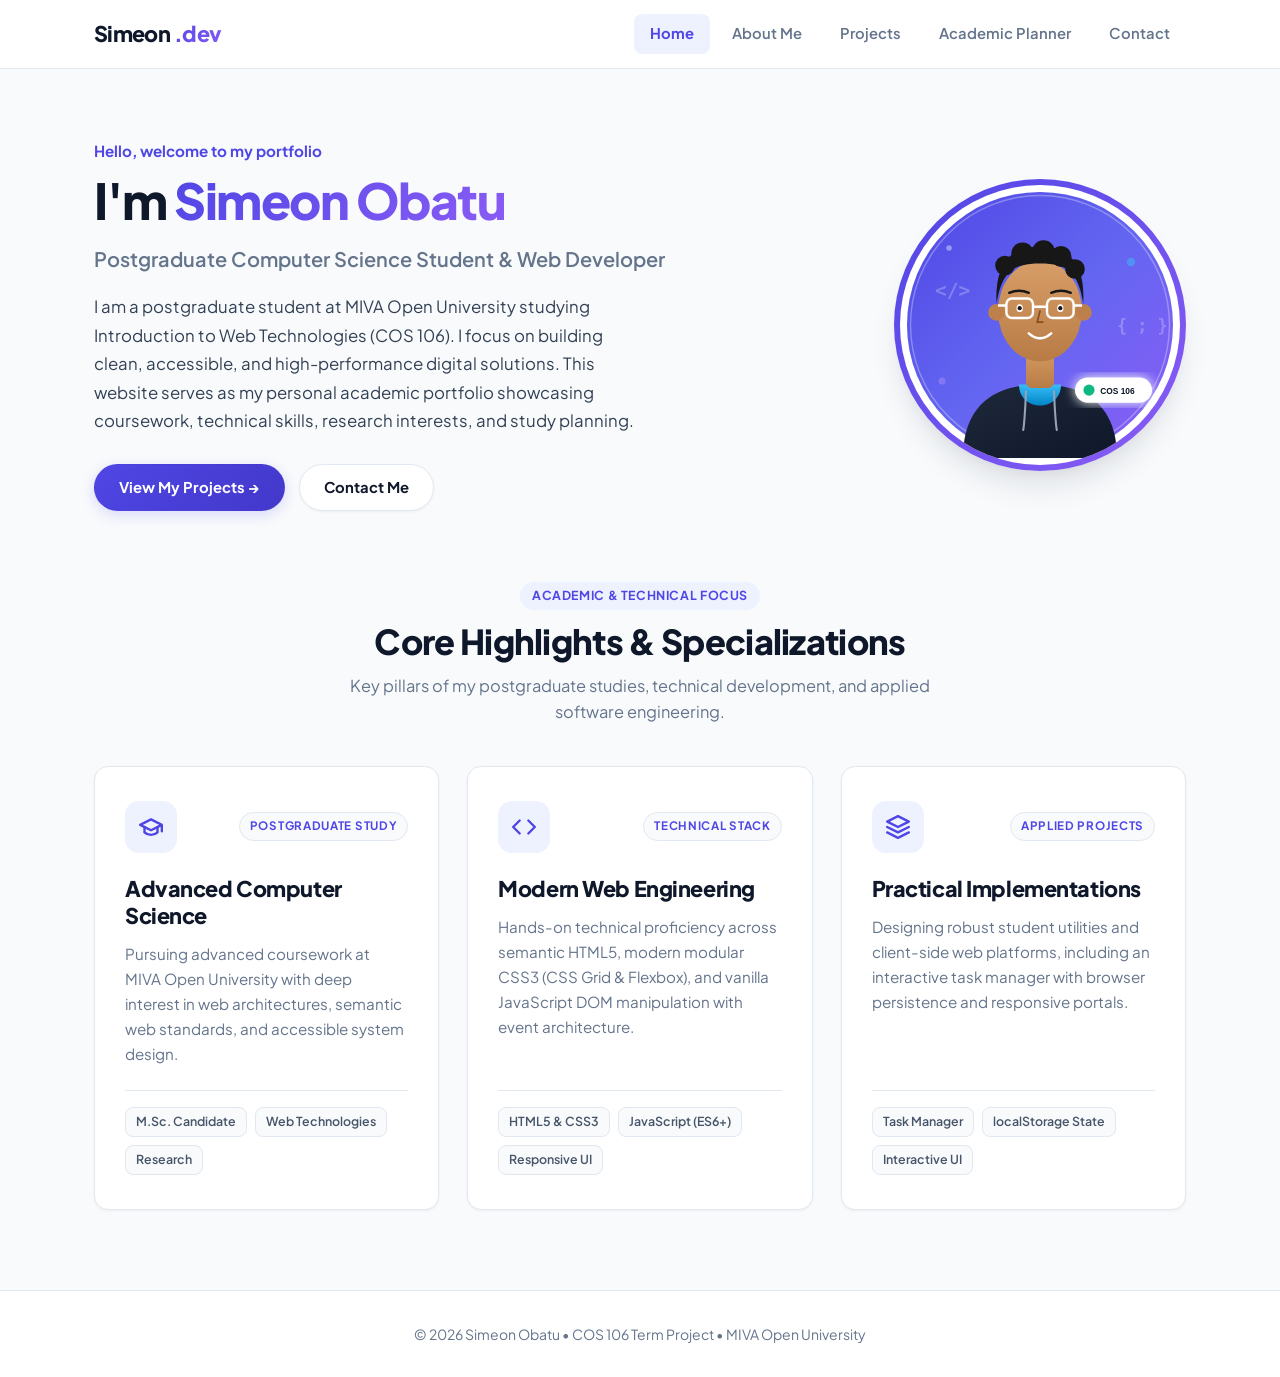
==== index.html @ 32d1e70b "Submit COS 106 term project portfolio" ====
<!DOCTYPE html>
<html lang="en">
<head>
  <meta charset="UTF-8">
  <meta name="viewport" content="width=device-width, initial-scale=1.0">
  <meta name="description" content="Personal academic portfolio of Simeon Obatu, a Postgraduate Computer Science student at MIVA Open University.">
  <title>Home | Simeon Obatu</title>
  <link rel="stylesheet" href="css/style.css">
</head>
<body>

  <header class="site-header">
    <nav class="navbar">
      <a href="index.html" class="logo">Simeon<span>.dev</span></a>
      <button class="menu-toggle" id="menuToggle" aria-label="Toggle menu">&#9776;</button>
      <ul class="nav-links" id="navLinks">
        <li><a href="index.html" class="active">Home</a></li>
        <li><a href="about.html">About Me</a></li>
        <li><a href="projects.html">Projects</a></li>
        <li><a href="planner.html">Academic Planner</a></li>
        <li><a href="contact.html">Contact</a></li>
      </ul>
    </nav>
  </header>

  <main>
    <section class="hero">
      <div class="hero-text fade-in">
        <p class="greeting">Hello, welcome to my portfolio</p>
        <h1>I'm <span class="highlight">Simeon Obatu</span></h1>
        <p class="tagline">Postgraduate Computer Science Student &amp; Web Developer</p>
        <p class="bio">
          I am a postgraduate student at MIVA Open University studying Introduction to Web Technologies (COS 106).
          I focus on building clean, accessible, and high-performance digital solutions. This website serves
          as my personal academic portfolio showcasing coursework, technical skills, research interests, and study planning.
        </p>
        <div class="hero-buttons">
          <a href="projects.html" class="btn btn-primary">View My Projects &rarr;</a>
          <a href="contact.html" class="btn btn-outline">Contact Me</a>
        </div>
      </div>
      <div class="hero-photo fade-in">
        <div class="avatar-wrapper">
          <img src="images/avatar.svg" alt="Photograph of Simeon Obatu" width="280" height="280">
        </div>
      </div>
    </section>

    <section class="highlights">
      <div class="highlights-header">
        <span class="highlights-badge">Academic &amp; Technical Focus</span>
        <h2>Core Highlights &amp; Specializations</h2>
        <p class="section-sub">Key pillars of my postgraduate studies, technical development, and applied software engineering.</p>
      </div>

      <div class="highlight-cards">
        <article class="highlight-card">
          <div class="highlight-top">
            <div class="highlight-icon-box">
              <svg viewBox="0 0 24 24" fill="none" stroke="currentColor" stroke-linecap="round" stroke-linejoin="round">
                <path d="M22 10v6M2 10l10-5 10 5-10 5z"/>
                <path d="M6 12v5c3 3 9 3 12 0v-5"/>
              </svg>
            </div>
            <span class="highlight-category">Postgraduate Study</span>
          </div>
          <h3>Advanced Computer Science</h3>
          <p>
            Pursuing advanced coursework at MIVA Open University with deep interest in web architectures,
            semantic web standards, and accessible system design.
          </p>
          <div class="highlight-tags">
            <span class="highlight-tag">M.Sc. Candidate</span>
            <span class="highlight-tag">Web Technologies</span>
            <span class="highlight-tag">Research</span>
          </div>
        </article>

        <article class="highlight-card">
          <div class="highlight-top">
            <div class="highlight-icon-box">
              <svg viewBox="0 0 24 24" fill="none" stroke="currentColor" stroke-linecap="round" stroke-linejoin="round">
                <polyline points="16 18 22 12 16 6"/>
                <polyline points="8 6 2 12 8 18"/>
              </svg>
            </div>
            <span class="highlight-category">Technical Stack</span>
          </div>
          <h3>Modern Web Engineering</h3>
          <p>
            Hands-on technical proficiency across semantic HTML5, modern modular CSS3 (CSS Grid &amp; Flexbox),
            and vanilla JavaScript DOM manipulation with event architecture.
          </p>
          <div class="highlight-tags">
            <span class="highlight-tag">HTML5 &amp; CSS3</span>
            <span class="highlight-tag">JavaScript (ES6+)</span>
            <span class="highlight-tag">Responsive UI</span>
          </div>
        </article>

        <article class="highlight-card">
          <div class="highlight-top">
            <div class="highlight-icon-box">
              <svg viewBox="0 0 24 24" fill="none" stroke="currentColor" stroke-linecap="round" stroke-linejoin="round">
                <polygon points="12 2 2 7 12 12 22 7 12 2"/>
                <polyline points="2 17 12 22 22 17"/>
                <polyline points="2 12 12 17 22 12"/>
              </svg>
            </div>
            <span class="highlight-category">Applied Projects</span>
          </div>
          <h3>Practical Implementations</h3>
          <p>
            Designing robust student utilities and client-side web platforms, including an interactive task manager
            with browser persistence and responsive portals.
          </p>
          <div class="highlight-tags">
            <span class="highlight-tag">Task Manager</span>
            <span class="highlight-tag">localStorage State</span>
            <span class="highlight-tag">Interactive UI</span>
          </div>
        </article>
      </div>
    </section>
  </main>

  <footer class="site-footer">
    <p>&copy; 2026 Simeon Obatu &bull; COS 106 Term Project &bull; MIVA Open University</p>
  </footer>

  <script src="js/script.js"></script>
</body>
</html>
---- css/style.css ----
@import url('https://fonts.googleapis.com/css2?family=Plus+Jakarta+Sans:wght@400;500;600;700;800&display=swap');

:root {
  --primary: #4f46e5;
  --primary-hover: #4338ca;
  --primary-light: #eef2ff;
  --primary-glow: rgba(79, 70, 229, 0.18);
  --accent: #8b5cf6;
  --accent-light: #f5f3ff;
  --dark: #0f172a;
  --dark-accent: #1e293b;
  --text: #334155;
  --text-muted: #64748b;
  --light: #f8fafc;
  --white: #ffffff;
  --border: #e2e8f0;
  --border-hover: #cbd5e1;
  --success: #10b981;
  --success-light: #ecfdf5;
  --danger: #ef4444;
  --danger-light: #fef2f2;
  --radius-sm: 8px;
  --radius: 14px;
  --radius-lg: 20px;
  --radius-full: 9999px;
  --shadow-sm: 0 1px 3px rgba(15, 23, 42, 0.05);
  --shadow: 0 4px 12px -2px rgba(15, 23, 42, 0.08), 0 2px 6px -2px rgba(15, 23, 42, 0.04);
  --shadow-md: 0 12px 24px -4px rgba(15, 23, 42, 0.08), 0 4px 8px -2px rgba(15, 23, 42, 0.03);
  --shadow-lg: 0 20px 32px -8px rgba(15, 23, 42, 0.12), 0 8px 16px -4px rgba(15, 23, 42, 0.04);
}

html, body {
  overflow-x: hidden;
  max-width: 100%;
}

* {
  margin: 0;
  padding: 0;
  box-sizing: border-box;
}

body {
  font-family: 'Plus Jakarta Sans', system-ui, -apple-system, BlinkMacSystemFont, 'Segoe UI', Roboto, Helvetica, Arial, sans-serif;
  color: var(--text);
  background-color: var(--light);
  line-height: 1.6;
  min-height: 100vh;
  display: flex;
  flex-direction: column;
  -webkit-font-smoothing: antialiased;
}

main {
  flex: 1;
}

img {
  max-width: 100%;
  display: block;
}

h1, h2, h3, h4 {
  color: var(--dark);
  font-weight: 700;
  line-height: 1.25;
  letter-spacing: -0.02em;
}

/* ==========================================================================
   Navigation Bar
   ========================================================================== */
.site-header {
  position: sticky;
  top: 0;
  z-index: 100;
  background: rgba(255, 255, 255, 0.92);
  backdrop-filter: blur(12px);
  -webkit-backdrop-filter: blur(12px);
  border-bottom: 1px solid var(--border);
  transition: all 0.3s ease;
}

.navbar {
  max-width: 1140px;
  margin: 0 auto;
  padding: 14px 24px;
  display: flex;
  align-items: center;
  justify-content: space-between;
  gap: 20px;
}

.logo {
  font-size: 1.35rem;
  font-weight: 800;
  color: var(--dark);
  text-decoration: none;
  letter-spacing: -0.03em;
  display: inline-flex;
  align-items: center;
  gap: 4px;
}

.logo span {
  color: var(--primary);
  background: linear-gradient(135deg, var(--primary), var(--accent));
  -webkit-background-clip: text;
  -webkit-text-fill-color: transparent;
}

.nav-links {
  list-style: none;
  display: flex;
  align-items: center;
  gap: 6px;
}

.nav-links a {
  display: inline-block;
  padding: 8px 16px;
  border-radius: var(--radius-sm);
  text-decoration: none;
  color: var(--text-muted);
  font-weight: 600;
  font-size: 0.925rem;
  transition: all 0.2s ease;
}

.nav-links a:hover {
  background: var(--primary-light);
  color: var(--primary);
}

.nav-links a.active {
  background: var(--primary-light);
  color: var(--primary);
  font-weight: 700;
}

.menu-toggle {
  display: none;
  font-size: 1.5rem;
  background: transparent;
  border: 1px solid var(--border);
  padding: 6px 10px;
  border-radius: var(--radius-sm);
  color: var(--dark);
  cursor: pointer;
  line-height: 1;
}

/* ==========================================================================
   Buttons
   ========================================================================== */
.btn {
  display: inline-flex;
  align-items: center;
  justify-content: center;
  gap: 8px;
  padding: 11px 24px;
  border-radius: var(--radius-full);
  font-weight: 700;
  font-size: 0.925rem;
  text-decoration: none;
  cursor: pointer;
  border: 1px solid transparent;
  transition: all 0.25s cubic-bezier(0.4, 0, 0.2, 1);
  font-family: inherit;
}

.btn-primary {
  background: linear-gradient(135deg, var(--primary) 0%, var(--primary-hover) 100%);
  color: var(--white);
  box-shadow: 0 4px 14px var(--primary-glow);
}

.btn-primary:hover {
  transform: translateY(-2px);
  box-shadow: 0 8px 22px rgba(79, 70, 229, 0.35);
  background: linear-gradient(135deg, #4338ca 0%, #3730a3 100%);
}

.btn-outline {
  background: var(--white);
  border-color: var(--border);
  color: var(--dark);
  box-shadow: var(--shadow-sm);
}

.btn-outline:hover {
  transform: translateY(-2px);
  border-color: var(--border-hover);
  background: var(--light);
  color: var(--primary);
}

.btn-small {
  padding: 7px 16px;
  font-size: 0.85rem;
  border-radius: var(--radius-sm);
}

/* ==========================================================================
   Page Header (Inner Pages)
   ========================================================================== */
.page-header {
  text-align: center;
  padding: 56px 20px 42px;
  background: linear-gradient(180deg, #ffffff 0%, var(--light) 100%);
  border-bottom: 1px solid var(--border);
  position: relative;
}

.page-badge {
  display: inline-flex;
  align-items: center;
  gap: 8px;
  padding: 5px 14px;
  background: var(--primary-light);
  color: var(--primary);
  font-size: 0.775rem;
  font-weight: 700;
  border-radius: var(--radius-full);
  margin-bottom: 12px;
  letter-spacing: 0.05em;
  text-transform: uppercase;
}

.page-badge svg {
  width: 14px;
  height: 14px;
}

.page-header h1 {
  font-size: 2.35rem;
  font-weight: 800;
  color: var(--dark);
  margin-bottom: 10px;
}

.page-header p {
  max-width: 620px;
  margin: 0 auto;
  color: var(--text-muted);
  font-size: 1.05rem;
}

/* ==========================================================================
   Homepage Hero Section
   ========================================================================== */
.hero {
  max-width: 1140px;
  margin: 0 auto;
  padding: 70px 24px;
  display: flex;
  align-items: center;
  justify-content: space-between;
  gap: 48px;
}

.hero-text {
  flex: 1 1 540px;
}

.status-badge {
  display: inline-flex;
  align-items: center;
  gap: 8px;
  padding: 6px 14px;
  background: var(--white);
  border: 1px solid var(--border);
  border-radius: var(--radius-full);
  font-size: 0.85rem;
  font-weight: 600;
  color: var(--dark);
  box-shadow: var(--shadow-sm);
  margin-bottom: 18px;
}

.pulse-dot {
  width: 8px;
  height: 8px;
  border-radius: 50%;
  background: var(--success);
  display: inline-block;
  box-shadow: 0 0 0 0 rgba(16, 185, 129, 0.7);
  animation: pulse 2s infinite;
}

@keyframes pulse {
  0% {
    box-shadow: 0 0 0 0 rgba(16, 185, 129, 0.7);
  }
  70% {
    box-shadow: 0 0 0 8px rgba(16, 185, 129, 0);
  }
  100% {
    box-shadow: 0 0 0 0 rgba(16, 185, 129, 0);
  }
}

.greeting {
  color: var(--primary);
  font-weight: 700;
  font-size: 0.95rem;
  margin-bottom: 6px;
}

.hero h1 {
  font-size: 3.1rem;
  font-weight: 800;
  letter-spacing: -0.03em;
  margin: 6px 0 12px;
  color: var(--dark);
}

.highlight {
  background: linear-gradient(135deg, var(--primary) 0%, var(--accent) 100%);
  -webkit-background-clip: text;
  -webkit-text-fill-color: transparent;
}

.tagline {
  font-size: 1.25rem;
  font-weight: 600;
  color: var(--text-muted);
  margin-bottom: 18px;
}

.bio {
  color: var(--text);
  font-size: 1.05rem;
  line-height: 1.7;
  max-width: 540px;
  margin-bottom: 28px;
}

.hero-buttons {
  display: flex;
  gap: 14px;
  flex-wrap: wrap;
}

.hero-photo {
  position: relative;
  display: flex;
  align-items: center;
  justify-content: center;
}

.avatar-wrapper {
  position: relative;
  display: inline-block;
  border-radius: 50%;
  padding: 6px;
  background: linear-gradient(135deg, var(--primary), var(--accent));
  box-shadow: var(--shadow-lg);
  animation: float 5s ease-in-out infinite;
}

.avatar-wrapper img {
  width: 280px;
  height: 280px;
  border-radius: 50%;
  display: block;
  background: var(--white);
}

@keyframes float {
  0%, 100% { transform: translateY(0); }
  50% { transform: translateY(-8px); }
}

/* ==========================================================================
   Quick Highlights Section (Enhanced Layout & Animations)
   ========================================================================== */
.highlights {
  max-width: 1140px;
  margin: 0 auto 80px;
  padding: 0 24px;
}

.highlights-header {
  text-align: center;
  margin-bottom: 40px;
}

.highlights-badge {
  display: inline-block;
  padding: 4px 12px;
  background: var(--primary-light);
  color: var(--primary);
  font-size: 0.775rem;
  font-weight: 700;
  border-radius: var(--radius-full);
  margin-bottom: 10px;
  letter-spacing: 0.05em;
  text-transform: uppercase;
}

.highlights h2 {
  font-size: 2.15rem;
  font-weight: 800;
  color: var(--dark);
  margin-bottom: 10px;
  letter-spacing: -0.02em;
}

.highlights p.section-sub {
  color: var(--text-muted);
  font-size: 1.025rem;
  max-width: 600px;
  margin: 0 auto;
}

.highlight-cards {
  display: grid;
  grid-template-columns: repeat(3, 1fr);
  gap: 28px;
}

.highlight-card {
  position: relative;
  background: var(--white);
  border: 1px solid var(--border);
  border-radius: var(--radius);
  padding: 34px 30px;
  box-shadow: var(--shadow-sm);
  display: flex;
  flex-direction: column;
  overflow: hidden;
  transition: transform 0.35s cubic-bezier(0.16, 1, 0.3, 1),
              box-shadow 0.35s cubic-bezier(0.16, 1, 0.3, 1),
              border-color 0.35s ease;
}

/* Top Accent Line on Cards */
.highlight-card::before {
  content: '';
  position: absolute;
  top: 0;
  left: 0;
  right: 0;
  height: 3px;
  background: linear-gradient(90deg, var(--primary), var(--accent));
  opacity: 0;
  transform: scaleX(0.2);
  transform-origin: left;
  transition: transform 0.35s cubic-bezier(0.16, 1, 0.3, 1), opacity 0.35s ease;
}

.highlight-card:hover::before {
  opacity: 1;
  transform: scaleX(1);
}

.highlight-card:hover {
  transform: translateY(-8px);
  box-shadow: 0 20px 35px -10px rgba(79, 70, 229, 0.14), 0 2px 6px rgba(15, 23, 42, 0.04);
  border-color: #cbd5e1;
}

/* Entrance & Hover Animations */
.highlight-card {
  animation: highlightFadeIn 0.4s cubic-bezier(0.16, 1, 0.3, 1) both;
}
.highlight-card:nth-child(1) {
  animation-delay: 0.05s;
}
.highlight-card:nth-child(2) {
  animation-delay: 0.12s;
}
.highlight-card:nth-child(3) {
  animation-delay: 0.18s;
}

@keyframes highlightFadeIn {
  from {
    opacity: 0;
    transform: translateY(14px);
  }
  to {
    opacity: 1;
    transform: translateY(0);
  }
}

.highlight-top {
  display: flex;
  align-items: center;
  justify-content: space-between;
  margin-bottom: 22px;
}

.highlight-icon-box {
  width: 52px;
  height: 52px;
  border-radius: 14px;
  background: var(--primary-light);
  color: var(--primary);
  display: flex;
  align-items: center;
  justify-content: center;
  transition: transform 0.3s cubic-bezier(0.16, 1, 0.3, 1), background 0.3s ease, color 0.3s ease;
}

.highlight-icon-box svg {
  width: 26px;
  height: 26px;
  stroke-width: 2.2;
}

.highlight-card:hover .highlight-icon-box {
  transform: scale(1.1) rotate(4deg);
  background: var(--primary);
  color: var(--white);
}

.highlight-category {
  font-size: 0.725rem;
  font-weight: 700;
  letter-spacing: 0.06em;
  text-transform: uppercase;
  color: var(--primary);
  background: var(--light);
  border: 1px solid var(--border);
  padding: 4px 10px;
  border-radius: var(--radius-full);
}

.highlight-card h3 {
  font-size: 1.35rem;
  font-weight: 800;
  color: var(--dark);
  margin-bottom: 12px;
}

.highlight-card p {
  color: var(--text-muted);
  font-size: 0.95rem;
  line-height: 1.65;
  margin-bottom: 24px;
  flex-grow: 1;
}

.highlight-tags {
  display: flex;
  flex-wrap: wrap;
  gap: 8px;
  padding-top: 16px;
  border-top: 1px solid var(--border);
}

.highlight-tag {
  font-size: 0.775rem;
  font-weight: 600;
  color: #475569;
  background: var(--light);
  border: 1px solid var(--border);
  padding: 4px 10px;
  border-radius: var(--radius-sm);
  transition: all 0.2s ease;
}

.highlight-card:hover .highlight-tag {
  border-color: #cbd5e1;
  background: #f1f5f9;
}

/* ==========================================================================
   About Me Page
   ========================================================================== */
.about-container {
  max-width: 1140px;
  margin: 0 auto;
  padding: 48px 24px 80px;
  display: flex;
  flex-direction: column;
  gap: 36px;
}

.about-grid {
  display: grid;
  grid-template-columns: 1fr 1fr;
  gap: 28px;
}

.about-block {
  background: var(--white);
  border: 1px solid var(--border);
  border-radius: var(--radius);
  padding: 34px 32px;
  box-shadow: var(--shadow-sm);
}

.about-block-header {
  display: flex;
  align-items: center;
  gap: 12px;
  margin-bottom: 16px;
}

.about-block-icon {
  width: 40px;
  height: 40px;
  border-radius: 10px;
  background: var(--primary-light);
  color: var(--primary);
  display: flex;
  align-items: center;
  justify-content: center;
  flex-shrink: 0;
}

.about-block-icon svg {
  width: 22px;
  height: 22px;
}

.about-block h2 {
  font-size: 1.35rem;
  color: var(--dark);
}

.about-block p {
  color: var(--text);
  margin-bottom: 16px;
  font-size: 0.975rem;
  line-height: 1.65;
}

.styled-list {
  list-style: none;
  display: flex;
  flex-direction: column;
  gap: 14px;
}

.styled-list li {
  position: relative;
  padding-left: 28px;
  color: var(--text);
  font-size: 0.95rem;
  line-height: 1.55;
}

.styled-list li::before {
  content: '';
  position: absolute;
  left: 0;
  top: 5px;
  width: 16px;
  height: 16px;
  border-radius: 50%;
  background: var(--primary-light) url("data:image/svg+xml,%3Csvg xmlns='http://www.w3.org/2000/svg' viewBox='0 0 24 24' width='12' height='12' fill='none' stroke='%234f46e5' stroke-width='3' stroke-linecap='round' stroke-linejoin='round'%3E%3Cpolyline points='20 6 9 17 4 12'%3E%3C/polyline%3E%3C/svg%3E") no-repeat center;
}

.table-wrapper {
  border: 1px solid var(--border);
  border-radius: var(--radius-sm);
  overflow-x: auto;
  -webkit-overflow-scrolling: touch;
  margin-top: 16px;
  width: 100%;
}

.data-table {
  width: 100%;
  border-collapse: collapse;
  background: var(--white);
  font-size: 0.925rem;
}

.data-table caption {
  font-weight: 700;
  padding: 10px 14px;
  color: var(--text-muted);
  text-align: left;
  font-size: 0.85rem;
  background: var(--light);
  border-bottom: 1px solid var(--border);
}

.data-table th, .data-table td {
  padding: 12px 16px;
  text-align: left;
  border-bottom: 1px solid var(--border);
}

.data-table th {
  background: #f1f5f9;
  color: var(--dark);
  font-weight: 700;
  font-size: 0.8rem;
  text-transform: uppercase;
  letter-spacing: 0.05em;
}

.data-table tbody tr:last-child td {
  border-bottom: none;
}

.data-table tbody tr:hover {
  background: #f8fafc;
}

.badge-status {
  display: inline-block;
  background: var(--success-light);
  color: #047857;
  font-size: 0.75rem;
  font-weight: 700;
  padding: 2px 8px;
  border-radius: var(--radius-full);
}

.skills-wrapper {
  display: flex;
  flex-wrap: wrap;
  gap: 10px;
  margin-top: 12px;
}

.skill-chip {
  display: inline-flex;
  align-items: center;
  gap: 8px;
  background: var(--light);
  border: 1px solid var(--border);
  padding: 8px 14px;
  border-radius: var(--radius-sm);
  font-size: 0.875rem;
  font-weight: 600;
  color: var(--dark);
  transition: all 0.2s ease;
}

.skill-chip:hover {
  background: var(--primary-light);
  color: var(--primary);
  border-color: #c7d2fe;
}

.skill-chip .dot {
  width: 6px;
  height: 6px;
  border-radius: 50%;
  background: var(--primary);
}

.media-section {
  background: var(--white);
  border: 1px solid var(--border);
  border-radius: var(--radius);
  padding: 36px 32px;
  text-align: center;
  box-shadow: var(--shadow-sm);
}

.media-header {
  display: flex;
  align-items: center;
  justify-content: center;
  gap: 10px;
  margin-bottom: 8px;
}

.media-header svg {
  color: var(--primary);
  width: 24px;
  height: 24px;
}

.media-section h2 {
  font-size: 1.35rem;
  color: var(--dark);
}

.media-section p {
  color: var(--text-muted);
  font-size: 0.95rem;
  margin-bottom: 20px;
}

.video-frame {
  max-width: 720px;
  margin: 0 auto;
  border-radius: var(--radius);
  overflow: hidden;
  box-shadow: var(--shadow-md);
  border: 1px solid var(--border);
  background: #000000;
}

.video-frame video {
  width: 100%;
  display: block;
}

/* ==========================================================================
   Projects Page
   ========================================================================== */
.projects-container {
  max-width: 1140px;
  margin: 0 auto;
  padding: 48px 24px 80px;
}

.projects-grid {
  display: grid;
  grid-template-columns: repeat(auto-fit, minmax(280px, 1fr));
  gap: 32px;
}

.project-card {
  background: var(--white);
  border: 1px solid var(--border);
  border-radius: var(--radius);
  overflow: hidden;
  box-shadow: var(--shadow-sm);
  display: flex;
  flex-direction: column;
  transition: all 0.3s cubic-bezier(0.4, 0, 0.2, 1);
}

.project-card:hover {
  transform: translateY(-6px);
  box-shadow: var(--shadow-lg);
  border-color: var(--border-hover);
}

.project-img-wrapper {
  overflow: hidden;
  border-bottom: 1px solid var(--border);
  background: #f1f5f9;
}

.project-card img {
  width: 100%;
  height: 220px;
  object-fit: cover;
  transition: transform 0.35s ease;
}

.project-card:hover img {
  transform: scale(1.02);
}

.project-body {
  padding: 24px;
  display: flex;
  flex-direction: column;
  gap: 14px;
  flex-grow: 1;
}

.project-body h3 {
  font-size: 1.3rem;
  color: var(--dark);
}

.project-body p {
  color: var(--text-muted);
  font-size: 0.95rem;
  line-height: 1.6;
  flex-grow: 1;
}

.project-tags {
  list-style: none;
  display: flex;
  gap: 8px;
  flex-wrap: wrap;
}

.project-tags li {
  background: var(--light);
  border: 1px solid var(--border);
  color: var(--dark-accent);
  font-size: 0.775rem;
  font-weight: 600;
  padding: 4px 10px;
  border-radius: var(--radius-full);
}

.project-body .btn {
  align-self: flex-start;
  margin-top: 6px;
}

/* ==========================================================================
   Academic Planner Page
   ========================================================================== */
.planner-wrapper {
  max-width: 760px;
  margin: 48px auto 80px;
  padding: 0 24px;
}

.planner-card {
  background: var(--white);
  border: 1px solid var(--border);
  border-radius: var(--radius);
  padding: 36px 32px;
  box-shadow: var(--shadow-sm);
}

.planner-card-header {
  display: flex;
  align-items: center;
  justify-content: space-between;
  margin-bottom: 24px;
  padding-bottom: 18px;
  border-bottom: 1px solid var(--border);
}

.planner-card-header h2 {
  font-size: 1.35rem;
  color: var(--dark);
}

.badge-count {
  background: var(--primary-light);
  color: var(--primary);
  font-size: 0.825rem;
  font-weight: 700;
  padding: 4px 12px;
  border-radius: var(--radius-full);
}

.planner-form {
  display: flex;
  gap: 12px;
  margin-bottom: 8px;
}

.planner-form input {
  flex: 1;
  padding: 12px 18px;
  border: 1px solid var(--border);
  border-radius: var(--radius-sm);
  font-size: 0.95rem;
  font-family: inherit;
  outline: none;
  background: var(--light);
  color: var(--dark);
  transition: all 0.2s ease;
}

.planner-form input:focus {
  background: var(--white);
  border-color: var(--primary);
  box-shadow: 0 0 0 3px var(--primary-glow);
}

.error-msg {
  color: var(--danger);
  font-size: 0.85rem;
  font-weight: 600;
  min-height: 1.2em;
  margin-bottom: 14px;
}

.planner-actions {
  display: flex;
  align-items: center;
  justify-content: space-between;
  margin-bottom: 16px;
  padding-top: 8px;
}

.task-list {
  list-style: none;
  display: flex;
  flex-direction: column;
  gap: 10px;
}

.task-list li {
  display: flex;
  align-items: center;
  gap: 14px;
  background: var(--light);
  border: 1px solid var(--border);
  border-radius: var(--radius-sm);
  padding: 14px 18px;
  transition: all 0.2s ease;
  animation: slideIn 0.3s ease;
}

.task-list li:hover {
  background: var(--white);
  border-color: var(--border-hover);
  box-shadow: var(--shadow-sm);
}

@keyframes slideIn {
  from { opacity: 0; transform: translateY(-8px); }
  to { opacity: 1; transform: translateY(0); }
}

.task-list input[type="checkbox"] {
  width: 18px;
  height: 18px;
  accent-color: var(--primary);
  cursor: pointer;
}

.task-text {
  flex-grow: 1;
  min-width: 0;
  font-size: 0.95rem;
  color: var(--dark);
  font-weight: 500;
  word-break: break-word;
  overflow-wrap: break-word;
}

.task-list li.completed {
  background: #f8fafc;
  border-color: #f1f5f9;
}

.task-list li.completed .task-text {
  text-decoration: line-through;
  color: var(--text-muted);
}

.delete-btn {
  background: transparent;
  color: var(--text-muted);
  border: 1px solid transparent;
  border-radius: var(--radius-sm);
  padding: 6px 12px;
  font-weight: 600;
  font-size: 0.8rem;
  cursor: pointer;
  transition: all 0.2s ease;
  font-family: inherit;
  white-space: nowrap;
  flex-shrink: 0;
}

.delete-btn:hover {
  background: var(--danger-light);
  color: var(--danger);
  border-color: #fecaca;
}

.empty-msg {
  text-align: center;
  color: var(--text-muted);
  padding: 32px 0 16px;
  font-size: 0.95rem;
}

/* ==========================================================================
   Contact Page
   ========================================================================== */
.contact-container {
  max-width: 1140px;
  margin: 0 auto;
  padding: 48px 24px 80px;
}

.contact-grid {
  display: grid;
  grid-template-columns: 1.35fr 1fr;
  gap: 32px;
}

.contact-form {
  background: var(--white);
  border: 1px solid var(--border);
  border-radius: var(--radius);
  padding: 36px 32px;
  box-shadow: var(--shadow-sm);
  display: flex;
  flex-direction: column;
  gap: 16px;
}

.contact-form h2 {
  font-size: 1.35rem;
  color: var(--dark);
  margin-bottom: 6px;
}

.form-group {
  display: flex;
  flex-direction: column;
}

.form-group label {
  font-weight: 700;
  font-size: 0.875rem;
  color: var(--dark);
  margin-bottom: 6px;
}

.form-group input,
.form-group textarea {
  padding: 12px 16px;
  border: 1px solid var(--border);
  border-radius: var(--radius-sm);
  font-size: 0.95rem;
  font-family: inherit;
  outline: none;
  background: var(--light);
  color: var(--dark);
  transition: all 0.2s ease;
}

.form-group input:focus,
.form-group textarea:focus {
  background: var(--white);
  border-color: var(--primary);
  box-shadow: 0 0 0 3px var(--primary-glow);
}

.form-group input.invalid,
.form-group textarea.invalid {
  border-color: var(--danger);
  background: var(--danger-light);
}

.success-msg {
  color: #047857;
  background: var(--success-light);
  border: 1px solid #a7f3d0;
  padding: 12px 16px;
  border-radius: var(--radius-sm);
  font-weight: 600;
  font-size: 0.9rem;
  min-height: 1.2em;
  margin-top: 10px;
  display: none;
}

.success-msg.show {
  display: block;
}

.contact-info {
  background: linear-gradient(150deg, var(--dark) 0%, #1e1b4b 100%);
  color: var(--white);
  border-radius: var(--radius);
  padding: 36px 32px;
  box-shadow: var(--shadow-md);
  display: flex;
  flex-direction: column;
  justify-content: space-between;
}

.contact-info h2 {
  color: var(--white);
  font-size: 1.35rem;
  margin-bottom: 8px;
}

.contact-info p.info-sub {
  color: #94a3b8;
  font-size: 0.925rem;
  margin-bottom: 24px;
}

.contact-info-list {
  list-style: none;
  display: flex;
  flex-direction: column;
  gap: 20px;
}

.contact-info-item {
  display: flex;
  align-items: flex-start;
  gap: 14px;
}

.info-icon {
  width: 40px;
  height: 40px;
  border-radius: 10px;
  background: rgba(255, 255, 255, 0.1);
  display: flex;
  align-items: center;
  justify-content: center;
  color: #c7d2fe;
  flex-shrink: 0;
}

.info-icon svg {
  width: 20px;
  height: 20px;
}

.info-label {
  font-size: 0.775rem;
  text-transform: uppercase;
  letter-spacing: 0.05em;
  color: #94a3b8;
  font-weight: 600;
  margin-bottom: 2px;
}

.info-value, .info-value a {
  color: var(--white);
  font-size: 0.95rem;
  font-weight: 500;
  text-decoration: none;
  transition: color 0.2s ease;
}

.info-value a:hover {
  color: #a5b4fc;
}

.contact-badge-note {
  margin-top: 32px;
  padding: 16px;
  border-radius: var(--radius-sm);
  background: rgba(255, 255, 255, 0.06);
  border: 1px solid rgba(255, 255, 255, 0.1);
  font-size: 0.85rem;
  color: #cbd5e1;
}

/* ==========================================================================
   Footer
   ========================================================================== */
.site-footer {
  background: var(--white);
  border-top: 1px solid var(--border);
  color: var(--text-muted);
  text-align: center;
  padding: 32px 24px;
  font-size: 0.875rem;
  margin-top: auto;
}

.site-footer p {
  max-width: 1140px;
  margin: 0 auto;
}

/* ==========================================================================
   Animations
   ========================================================================== */
.fade-in {
  opacity: 0;
  transform: translateY(14px);
  animation: fadeIn 0.6s cubic-bezier(0.4, 0, 0.2, 1) forwards;
}

@keyframes fadeIn {
  to {
    opacity: 1;
    transform: translateY(0);
  }
}

/* ==========================================================================
   Responsive Design (Mobile / Tablet)
   ========================================================================== */
@media (max-width: 992px) {
  .highlight-cards {
    grid-template-columns: 1fr;
    gap: 20px;
  }
}

@media (max-width: 900px) {
  .hero {
    flex-direction: column-reverse;
    text-align: center;
    padding: 48px 24px;
    gap: 36px;
  }

  .hero-buttons {
    justify-content: center;
  }

  .hero h1 {
    font-size: 2.5rem;
  }

  .about-grid {
    grid-template-columns: 1fr;
  }

  .contact-grid {
    grid-template-columns: 1fr;
  }
}

@media (max-width: 768px) {
  .navbar {
    padding: 12px 18px;
  }

  .menu-toggle {
    display: flex;
    align-items: center;
    justify-content: center;
    width: 44px;
    height: 44px;
    font-size: 1.4rem;
  }

  .nav-links {
    display: none;
    position: absolute;
    top: 100%;
    left: 0;
    right: 0;
    background: rgba(255, 255, 255, 0.98);
    backdrop-filter: blur(16px);
    -webkit-backdrop-filter: blur(16px);
    border-bottom: 1px solid var(--border);
    flex-direction: column;
    padding: 16px 20px;
    box-shadow: 0 16px 32px rgba(15, 23, 42, 0.12);
    gap: 8px;
    z-index: 1000;
  }

  .nav-links.open {
    display: flex;
  }

  .nav-links a {
    width: 100%;
    text-align: center;
    padding: 12px 16px;
    font-size: 1rem;
    min-height: 44px;
    display: flex;
    align-items: center;
    justify-content: center;
  }

  .page-header {
    padding: 42px 16px 32px;
  }

  .page-header h1 {
    font-size: 1.85rem;
  }

  .hero h1 {
    font-size: 2.1rem;
  }

  .avatar-wrapper img {
    width: 220px;
    height: 220px;
  }

  .about-container,
  .projects-container,
  .planner-wrapper,
  .contact-container,
  .highlights {
    padding-left: 16px;
    padding-right: 16px;
  }

  .planner-card, .contact-form, .contact-info, .about-block {
    padding: 24px 18px;
  }

  .planner-form {
    flex-direction: column;
  }

  .planner-form button {
    width: 100%;
    min-height: 44px;
  }

  /* Prevent zoom on iOS Safari */
  .form-group input,
  .form-group textarea,
  .planner-form input {
    font-size: 16px;
  }
}

@media (max-width: 480px) {
  .hero {
    padding: 36px 16px;
  }

  .hero h1 {
    font-size: 1.85rem;
  }

  .tagline {
    font-size: 1.05rem;
  }

  .bio {
    font-size: 0.95rem;
  }

  .hero-buttons {
    flex-direction: column;
    width: 100%;
    gap: 12px;
  }

  .hero-buttons .btn {
    width: 100%;
    text-align: center;
    min-height: 46px;
  }

  .avatar-wrapper img {
    width: 190px;
    height: 190px;
  }

  .highlight-card {
    padding: 22px 18px;
  }

  .highlight-card h3 {
    font-size: 1.2rem;
  }

  .highlight-top {
    flex-wrap: wrap;
    gap: 10px;
  }

  .projects-grid {
    grid-template-columns: 1fr;
    gap: 20px;
  }

  .project-body {
    padding: 18px 16px;
  }

  .project-body h3 {
    font-size: 1.2rem;
  }

  .project-body .btn {
    width: 100%;
    text-align: center;
    justify-content: center;
  }

  .planner-actions {
    flex-direction: column;
    align-items: flex-start;
    gap: 10px;
  }

  .planner-actions button {
    width: 100%;
    text-align: center;
    justify-content: center;
  }

  .data-table th, .data-table td {
    padding: 10px 12px;
    font-size: 0.85rem;
  }

  .contact-info {
    padding: 22px 18px;
  }
}
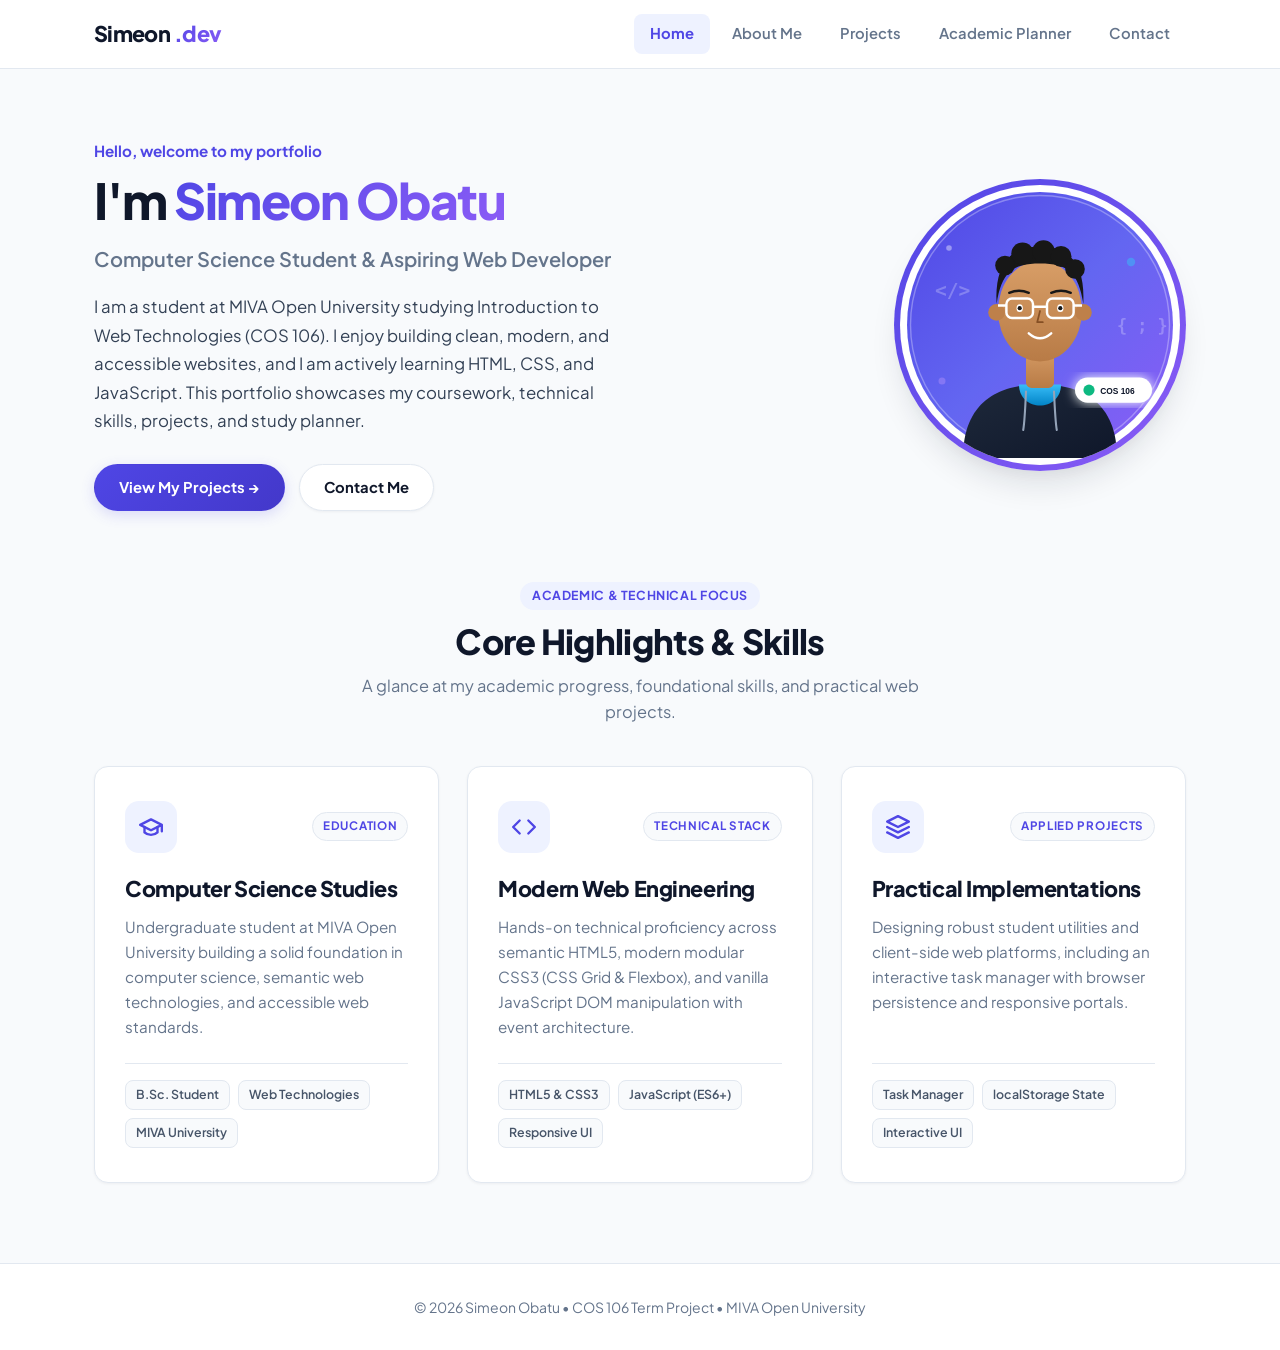
==== commit 085a79e6: "Update biography and student profile details" ====
--- a/index.html
+++ b/index.html
@@ -3,7 +3,7 @@
 <head>
   <meta charset="UTF-8">
   <meta name="viewport" content="width=device-width, initial-scale=1.0">
-  <meta name="description" content="Personal academic portfolio of Simeon Obatu, a Postgraduate Computer Science student at MIVA Open University.">
+  <meta name="description" content="Personal academic portfolio of Simeon Obatu, a Computer Science student at MIVA Open University.">
   <title>Home | Simeon Obatu</title>
   <link rel="stylesheet" href="css/style.css">
 </head>
@@ -28,11 +28,11 @@
       <div class="hero-text fade-in">
         <p class="greeting">Hello, welcome to my portfolio</p>
         <h1>I'm <span class="highlight">Simeon Obatu</span></h1>
-        <p class="tagline">Postgraduate Computer Science Student &amp; Web Developer</p>
+        <p class="tagline">Computer Science Student &amp; Aspiring Web Developer</p>
         <p class="bio">
-          I am a postgraduate student at MIVA Open University studying Introduction to Web Technologies (COS 106).
-          I focus on building clean, accessible, and high-performance digital solutions. This website serves
-          as my personal academic portfolio showcasing coursework, technical skills, research interests, and study planning.
+          I am a student at MIVA Open University studying Introduction to Web Technologies (COS 106).
+          I enjoy building clean, modern, and accessible websites, and I am actively learning HTML, CSS, and
+          JavaScript. This portfolio showcases my coursework, technical skills, projects, and study planner.
         </p>
         <div class="hero-buttons">
           <a href="projects.html" class="btn btn-primary">View My Projects &rarr;</a>
@@ -49,8 +49,8 @@
     <section class="highlights">
       <div class="highlights-header">
         <span class="highlights-badge">Academic &amp; Technical Focus</span>
-        <h2>Core Highlights &amp; Specializations</h2>
-        <p class="section-sub">Key pillars of my postgraduate studies, technical development, and applied software engineering.</p>
+        <h2>Core Highlights &amp; Skills</h2>
+        <p class="section-sub">A glance at my academic progress, foundational skills, and practical web projects.</p>
       </div>
 
       <div class="highlight-cards">
@@ -62,17 +62,17 @@
                 <path d="M6 12v5c3 3 9 3 12 0v-5"/>
               </svg>
             </div>
-            <span class="highlight-category">Postgraduate Study</span>
+            <span class="highlight-category">Education</span>
           </div>
-          <h3>Advanced Computer Science</h3>
+          <h3>Computer Science Studies</h3>
           <p>
-            Pursuing advanced coursework at MIVA Open University with deep interest in web architectures,
-            semantic web standards, and accessible system design.
+            Undergraduate student at MIVA Open University building a solid foundation in computer science,
+            semantic web technologies, and accessible web standards.
           </p>
           <div class="highlight-tags">
-            <span class="highlight-tag">M.Sc. Candidate</span>
+            <span class="highlight-tag">B.Sc. Student</span>
             <span class="highlight-tag">Web Technologies</span>
-            <span class="highlight-tag">Research</span>
+            <span class="highlight-tag">MIVA University</span>
           </div>
         </article>
 
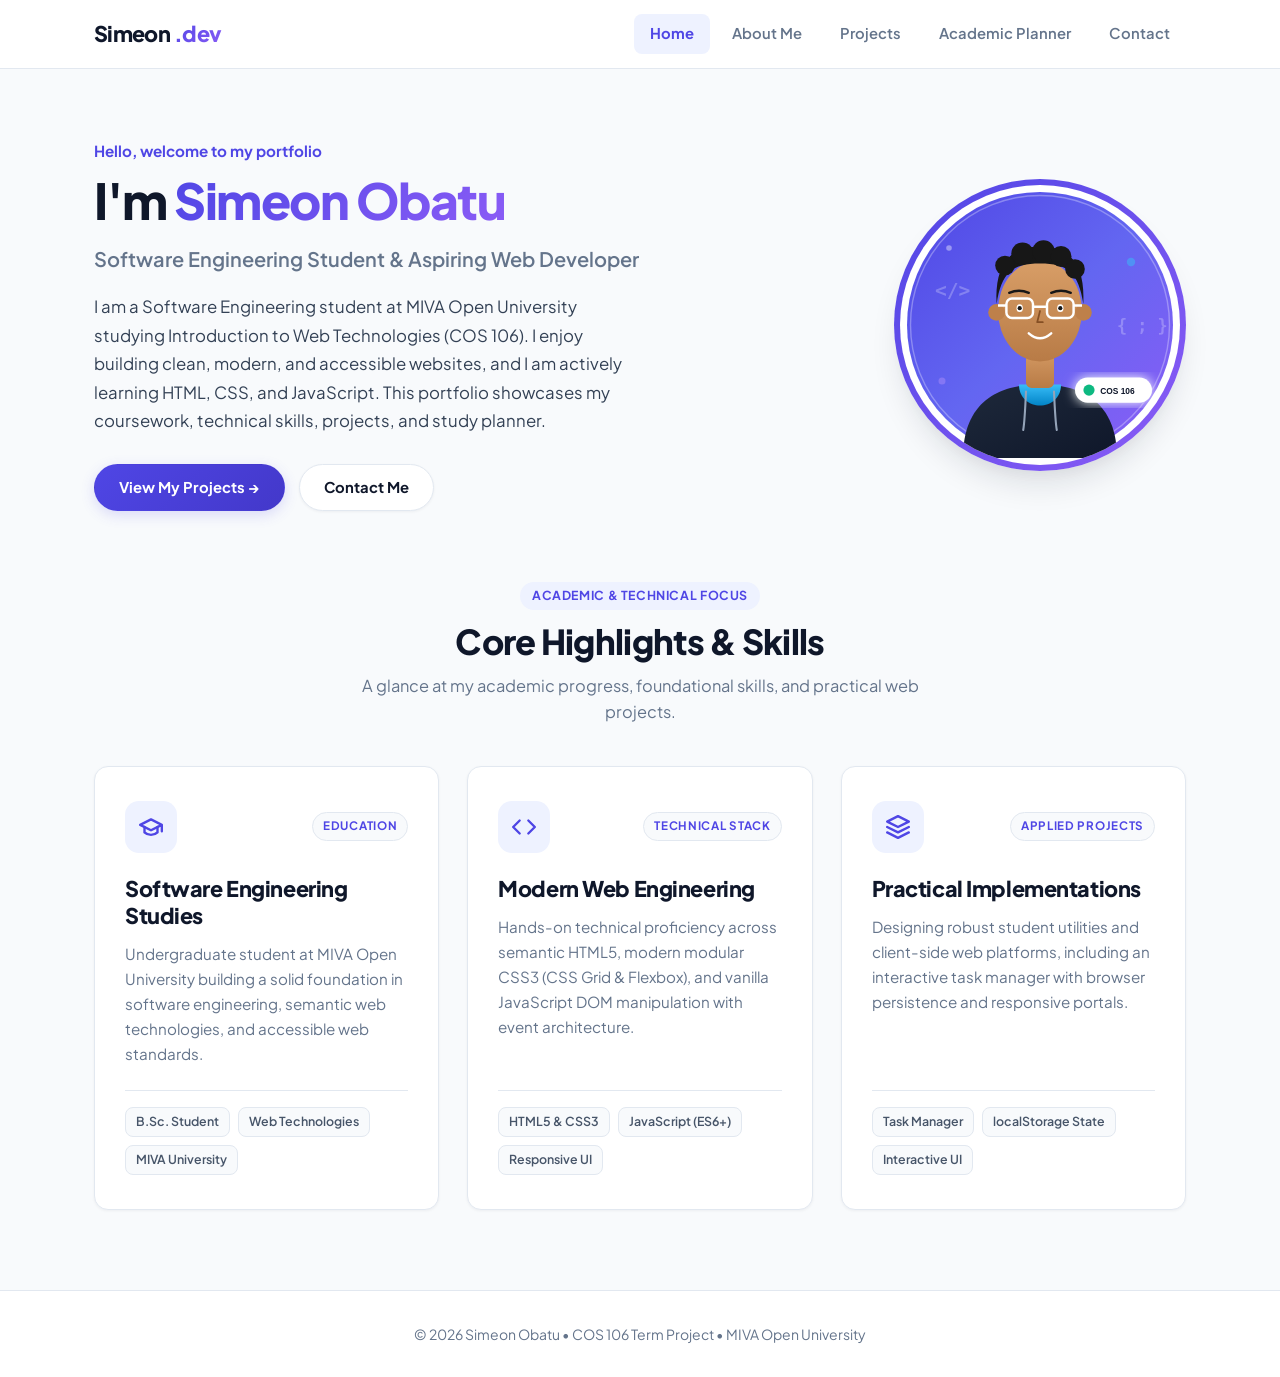
==== commit fa035d04: "Update discipline to Software Engineering" ====
--- a/index.html
+++ b/index.html
@@ -3,7 +3,7 @@
 <head>
   <meta charset="UTF-8">
   <meta name="viewport" content="width=device-width, initial-scale=1.0">
-  <meta name="description" content="Personal academic portfolio of Simeon Obatu, a Computer Science student at MIVA Open University.">
+  <meta name="description" content="Personal academic portfolio of Simeon Obatu, a Software Engineering student at MIVA Open University.">
   <title>Home | Simeon Obatu</title>
   <link rel="stylesheet" href="css/style.css">
 </head>
@@ -28,9 +28,9 @@
       <div class="hero-text fade-in">
         <p class="greeting">Hello, welcome to my portfolio</p>
         <h1>I'm <span class="highlight">Simeon Obatu</span></h1>
-        <p class="tagline">Computer Science Student &amp; Aspiring Web Developer</p>
+        <p class="tagline">Software Engineering Student &amp; Aspiring Web Developer</p>
         <p class="bio">
-          I am a student at MIVA Open University studying Introduction to Web Technologies (COS 106).
+          I am a Software Engineering student at MIVA Open University studying Introduction to Web Technologies (COS 106).
           I enjoy building clean, modern, and accessible websites, and I am actively learning HTML, CSS, and
           JavaScript. This portfolio showcases my coursework, technical skills, projects, and study planner.
         </p>
@@ -64,9 +64,9 @@
             </div>
             <span class="highlight-category">Education</span>
           </div>
-          <h3>Computer Science Studies</h3>
+          <h3>Software Engineering Studies</h3>
           <p>
-            Undergraduate student at MIVA Open University building a solid foundation in computer science,
+            Undergraduate student at MIVA Open University building a solid foundation in software engineering,
             semantic web technologies, and accessible web standards.
           </p>
           <div class="highlight-tags">
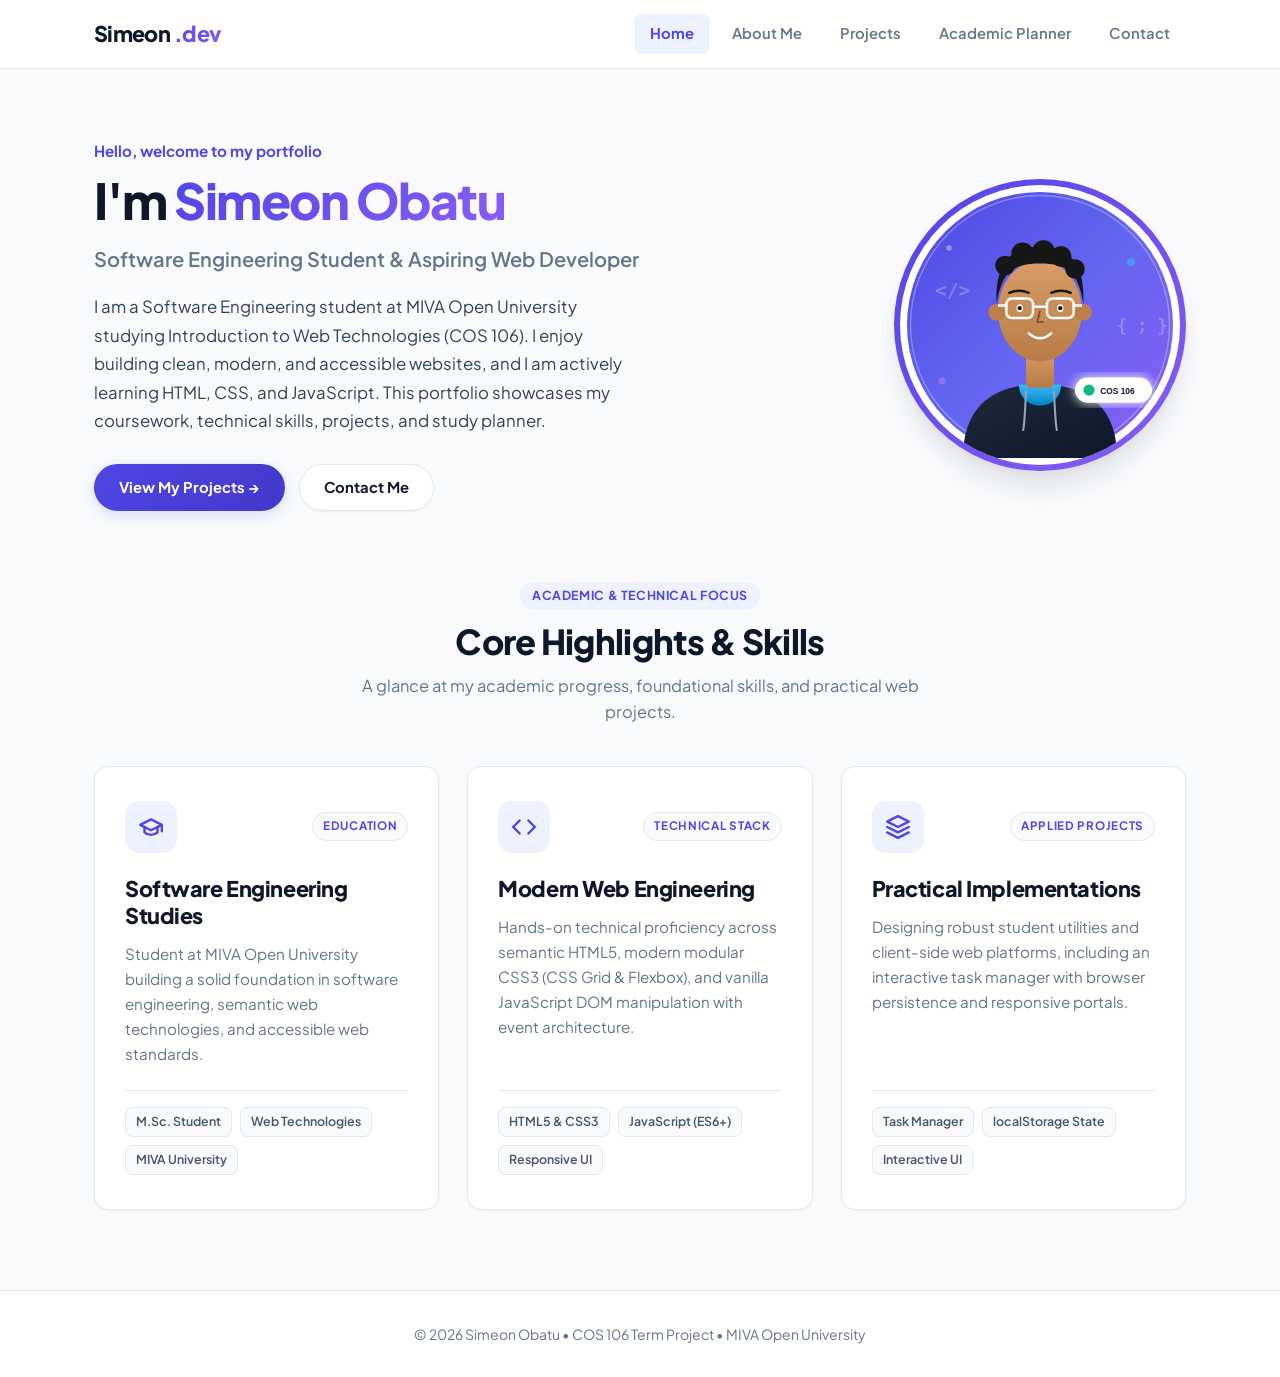
==== commit 56db2a62: "Update education entry to 2025 - Present M.Sc. Software Engineering" ====
--- a/index.html
+++ b/index.html
@@ -66,11 +66,11 @@
           </div>
           <h3>Software Engineering Studies</h3>
           <p>
-            Undergraduate student at MIVA Open University building a solid foundation in software engineering,
+            Student at MIVA Open University building a solid foundation in software engineering,
             semantic web technologies, and accessible web standards.
           </p>
           <div class="highlight-tags">
-            <span class="highlight-tag">B.Sc. Student</span>
+            <span class="highlight-tag">M.Sc. Student</span>
             <span class="highlight-tag">Web Technologies</span>
             <span class="highlight-tag">MIVA University</span>
           </div>
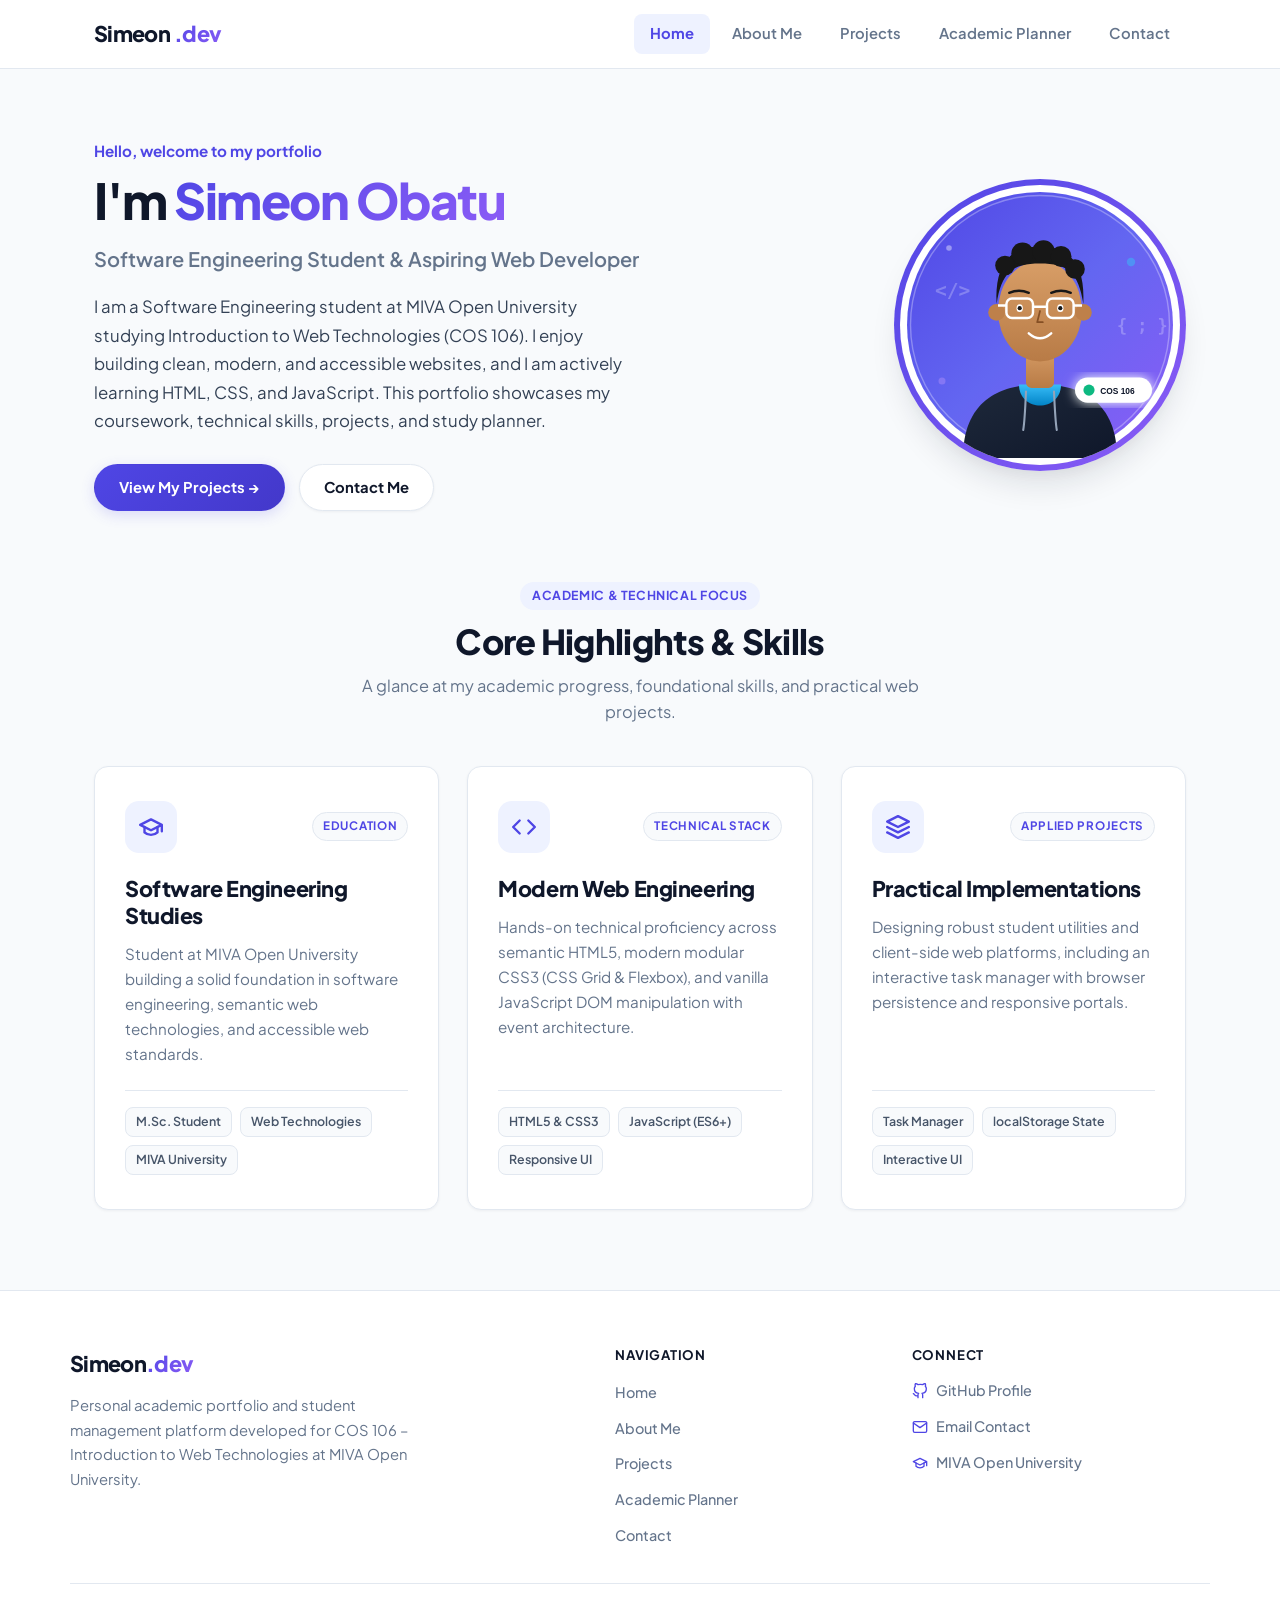
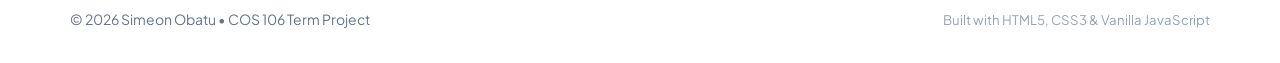
==== commit a1372c60: "Improve footer layout with brand info, quick links and social connect" ====
--- a/index.html
+++ b/index.html
@@ -125,7 +125,64 @@
   </main>
 
   <footer class="site-footer">
-    <p>&copy; 2026 Simeon Obatu &bull; COS 106 Term Project &bull; MIVA Open University</p>
+    <div class="footer-container">
+      <div class="footer-top">
+        <div class="footer-brand">
+          <a href="index.html" class="logo">Simeon<span>.dev</span></a>
+          <p class="footer-desc">
+            Personal academic portfolio and student management platform developed for COS 106 &ndash; Introduction to Web Technologies at MIVA Open University.
+          </p>
+        </div>
+
+        <div class="footer-links-group">
+          <h4>Navigation</h4>
+          <ul class="footer-nav">
+            <li><a href="index.html">Home</a></li>
+            <li><a href="about.html">About Me</a></li>
+            <li><a href="projects.html">Projects</a></li>
+            <li><a href="planner.html">Academic Planner</a></li>
+            <li><a href="contact.html">Contact</a></li>
+          </ul>
+        </div>
+
+        <div class="footer-links-group">
+          <h4>Connect</h4>
+          <ul class="footer-nav">
+            <li>
+              <a href="https://github.com/mackenzie95" target="_blank" rel="noopener">
+                <svg class="footer-icon" viewBox="0 0 24 24" fill="none" stroke="currentColor" stroke-width="2" stroke-linecap="round" stroke-linejoin="round">
+                  <path d="M9 19c-5 1.5-5-2.5-7-3m14 6v-3.87a3.37 3.37 0 0 0-.94-2.61c3.14-.35 6.44-1.54 6.44-7A5.44 5.44 0 0 0 20 4.77 5.07 5.07 0 0 0 19.91 1S18.73.65 16 2.48a13.38 13.38 0 0 0-7 0C6.27.65 5.09 1 5.09 1A5.07 5.07 0 0 0 5 4.77a5.44 5.44 0 0 0-1.5 3.78c0 5.42 3.3 6.61 6.44 7A3.37 3.37 0 0 0 9 18.13V22"/>
+                </svg>
+                GitHub Profile
+              </a>
+            </li>
+            <li>
+              <a href="mailto:simeon@example.com">
+                <svg class="footer-icon" viewBox="0 0 24 24" fill="none" stroke="currentColor" stroke-width="2" stroke-linecap="round" stroke-linejoin="round">
+                  <path d="M4 4h16c1.1 0 2 .9 2 2v12c0 1.1-.9 2-2 2H4c-1.1 0-2-.9-2-2V6c0-1.1.9-2 2-2z"/>
+                  <polyline points="22,6 12,13 2,6"/>
+                </svg>
+                Email Contact
+              </a>
+            </li>
+            <li>
+              <a href="https://mivaopenuniversity.edu.ng" target="_blank" rel="noopener">
+                <svg class="footer-icon" viewBox="0 0 24 24" fill="none" stroke="currentColor" stroke-width="2" stroke-linecap="round" stroke-linejoin="round">
+                  <path d="M22 10v6M2 10l10-5 10 5-10 5z"/>
+                  <path d="M6 12v5c3 3 9 3 12 0v-5"/>
+                </svg>
+                MIVA Open University
+              </a>
+            </li>
+          </ul>
+        </div>
+      </div>
+
+      <div class="footer-bottom">
+        <p>&copy; 2026 Simeon Obatu &bull; COS 106 Term Project</p>
+        <p class="footer-credit">Built with HTML5, CSS3 &amp; Vanilla JavaScript</p>
+      </div>
+    </div>
   </footer>
 
   <script src="js/script.js"></script>
--- a/css/style.css
+++ b/css/style.css
@@ -1233,15 +1233,88 @@
   background: var(--white);
   border-top: 1px solid var(--border);
   color: var(--text-muted);
-  text-align: center;
-  padding: 32px 24px;
-  font-size: 0.875rem;
+  padding: 56px 24px 32px;
   margin-top: auto;
 }
 
-.site-footer p {
+.footer-container {
   max-width: 1140px;
   margin: 0 auto;
+}
+
+.footer-top {
+  display: grid;
+  grid-template-columns: 2fr 1fr 1.2fr;
+  gap: 48px;
+  padding-bottom: 36px;
+  border-bottom: 1px solid var(--border);
+}
+
+.footer-brand .logo {
+  margin-bottom: 12px;
+  display: inline-block;
+}
+
+.footer-desc {
+  font-size: 0.925rem;
+  line-height: 1.65;
+  color: var(--text-muted);
+  max-width: 380px;
+}
+
+.footer-links-group h4 {
+  font-size: 0.825rem;
+  text-transform: uppercase;
+  letter-spacing: 0.06em;
+  color: var(--dark);
+  font-weight: 700;
+  margin-bottom: 16px;
+}
+
+.footer-nav {
+  list-style: none;
+  display: flex;
+  flex-direction: column;
+  gap: 10px;
+}
+
+.footer-nav a {
+  display: inline-flex;
+  align-items: center;
+  gap: 8px;
+  color: var(--text-muted);
+  text-decoration: none;
+  font-size: 0.9rem;
+  font-weight: 500;
+  transition: all 0.2s ease;
+}
+
+.footer-nav a:hover {
+  color: var(--primary);
+  transform: translateX(3px);
+}
+
+.footer-icon {
+  width: 16px;
+  height: 16px;
+  flex-shrink: 0;
+  color: var(--primary);
+}
+
+.footer-bottom {
+  display: flex;
+  align-items: center;
+  justify-content: space-between;
+  padding-top: 24px;
+  font-size: 0.875rem;
+  color: var(--text-muted);
+  flex-wrap: wrap;
+  gap: 12px;
+}
+
+.footer-credit {
+  font-size: 0.825rem;
+  color: #94a3b8;
 }
 
 /* ==========================================================================
@@ -1292,6 +1365,15 @@
 
   .contact-grid {
     grid-template-columns: 1fr;
+  }
+
+  .footer-top {
+    grid-template-columns: 1fr 1fr;
+    gap: 32px;
+  }
+
+  .footer-brand {
+    grid-column: 1 / -1;
   }
 }
 
@@ -1474,4 +1556,19 @@
   .contact-info {
     padding: 22px 18px;
   }
-}
+
+  .site-footer {
+    padding: 40px 16px 24px;
+  }
+
+  .footer-top {
+    grid-template-columns: 1fr;
+    gap: 28px;
+  }
+
+  .footer-bottom {
+    flex-direction: column;
+    text-align: center;
+    gap: 10px;
+  }
+}
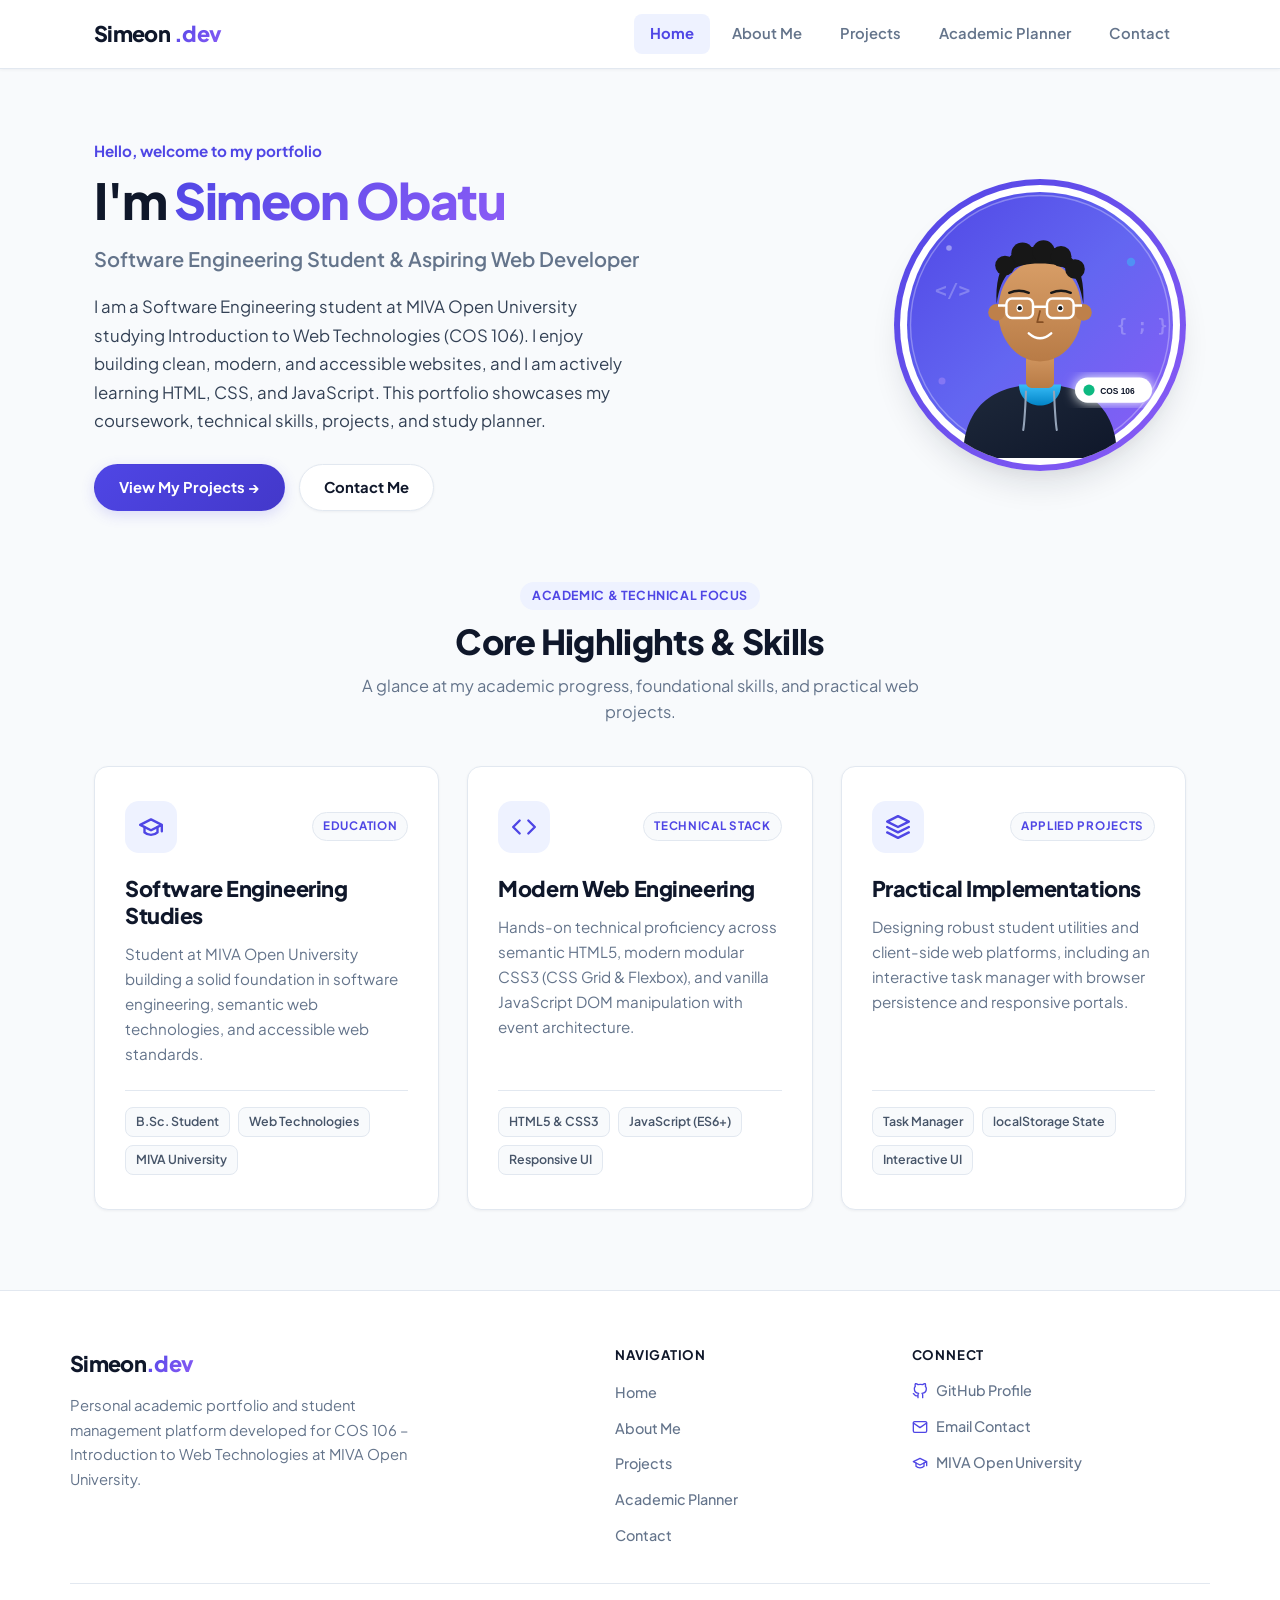
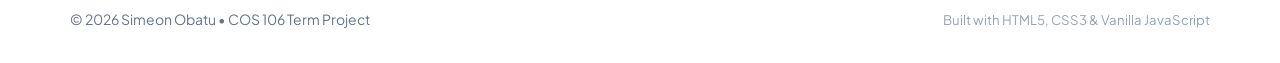
==== commit f2b4fffe: "Update degree from M.Sc. to B.Sc. Software Engineering" ====
--- a/index.html
+++ b/index.html
@@ -12,7 +12,11 @@
   <header class="site-header">
     <nav class="navbar">
       <a href="index.html" class="logo">Simeon<span>.dev</span></a>
-      <button class="menu-toggle" id="menuToggle" aria-label="Toggle menu">&#9776;</button>
+      <button class="menu-toggle" id="menuToggle" aria-label="Toggle navigation menu" aria-expanded="false">
+        <span class="bar"></span>
+        <span class="bar"></span>
+        <span class="bar"></span>
+      </button>
       <ul class="nav-links" id="navLinks">
         <li><a href="index.html" class="active">Home</a></li>
         <li><a href="about.html">About Me</a></li>
@@ -21,6 +25,7 @@
         <li><a href="contact.html">Contact</a></li>
       </ul>
     </nav>
+    <div class="nav-overlay" id="navOverlay" aria-hidden="true"></div>
   </header>
 
   <main>
@@ -70,7 +75,7 @@
             semantic web technologies, and accessible web standards.
           </p>
           <div class="highlight-tags">
-            <span class="highlight-tag">M.Sc. Student</span>
+            <span class="highlight-tag">B.Sc. Student</span>
             <span class="highlight-tag">Web Technologies</span>
             <span class="highlight-tag">MIVA University</span>
           </div>
--- a/css/style.css
+++ b/css/style.css
@@ -29,18 +29,25 @@
   --shadow-lg: 0 20px 32px -8px rgba(15, 23, 42, 0.12), 0 8px 16px -4px rgba(15, 23, 42, 0.04);
 }
 
-html, body {
+html {
+  scroll-behavior: smooth;
+  width: 100%;
   overflow-x: hidden;
-  max-width: 100%;
-}
-
-* {
+  box-sizing: border-box;
+}
+
+*, *::before, *::after {
+  box-sizing: inherit;
   margin: 0;
   padding: 0;
-  box-sizing: border-box;
 }
 
 body {
+  margin: 0;
+  padding: 0;
+  width: 100%;
+  overflow-x: hidden;
+  position: relative;
   font-family: 'Plus Jakarta Sans', system-ui, -apple-system, BlinkMacSystemFont, 'Segoe UI', Roboto, Helvetica, Arial, sans-serif;
   color: var(--text);
   background-color: var(--light);
@@ -49,6 +56,14 @@
   display: flex;
   flex-direction: column;
   -webkit-font-smoothing: antialiased;
+}
+
+body.menu-locked {
+  overflow: hidden;
+}
+
+button, input, textarea, select, a {
+  touch-action: manipulation;
 }
 
 main {
@@ -73,12 +88,10 @@
 .site-header {
   position: sticky;
   top: 0;
-  z-index: 100;
-  background: rgba(255, 255, 255, 0.92);
-  backdrop-filter: blur(12px);
-  -webkit-backdrop-filter: blur(12px);
+  z-index: 1000;
+  background: #ffffff;
   border-bottom: 1px solid var(--border);
-  transition: all 0.3s ease;
+  box-shadow: 0 1px 3px rgba(15, 23, 42, 0.05);
 }
 
 .navbar {
@@ -89,6 +102,9 @@
   align-items: center;
   justify-content: space-between;
   gap: 20px;
+  position: relative;
+  z-index: 1005;
+  background: #ffffff;
 }
 
 .logo {
@@ -140,14 +156,72 @@
 
 .menu-toggle {
   display: none;
-  font-size: 1.5rem;
   background: transparent;
   border: 1px solid var(--border);
-  padding: 6px 10px;
   border-radius: var(--radius-sm);
-  color: var(--dark);
   cursor: pointer;
-  line-height: 1;
+  width: 44px;
+  height: 44px;
+  padding: 0;
+  flex-direction: column;
+  align-items: center;
+  justify-content: center;
+  gap: 5px;
+  touch-action: manipulation;
+  -webkit-tap-highlight-color: transparent;
+  transition: all 0.2s ease;
+  z-index: 1001;
+}
+
+.menu-toggle:hover {
+  background: var(--light);
+  border-color: #cbd5e1;
+}
+
+.menu-toggle .bar {
+  display: block;
+  width: 20px;
+  height: 2px;
+  background: var(--dark);
+  border-radius: 2px;
+  transition: transform 0.25s cubic-bezier(0.4, 0, 0.2, 1),
+              opacity 0.2s ease,
+              background-color 0.2s ease;
+}
+
+/* Transform hamburger bars to X */
+.menu-toggle.active .bar:nth-child(1) {
+  transform: translateY(7px) rotate(45deg);
+  background: var(--primary);
+}
+
+.menu-toggle.active .bar:nth-child(2) {
+  opacity: 0;
+  transform: scaleX(0);
+}
+
+.menu-toggle.active .bar:nth-child(3) {
+  transform: translateY(-7px) rotate(-45deg);
+  background: var(--primary);
+}
+
+.nav-overlay {
+  display: none;
+  position: fixed;
+  inset: 0;
+  background: rgba(15, 23, 42, 0.45);
+  backdrop-filter: blur(2px);
+  -webkit-backdrop-filter: blur(2px);
+  z-index: 1000;
+  opacity: 0;
+  transition: opacity 0.25s ease;
+  pointer-events: none;
+}
+
+.nav-overlay.open {
+  display: block;
+  opacity: 1;
+  pointer-events: auto;
 }
 
 /* ==========================================================================
@@ -592,6 +666,9 @@
   border-radius: var(--radius);
   padding: 34px 32px;
   box-shadow: var(--shadow-sm);
+  min-width: 0;
+  max-width: 100%;
+  box-sizing: border-box;
 }
 
 .about-block-header {
@@ -663,6 +740,9 @@
   -webkit-overflow-scrolling: touch;
   margin-top: 16px;
   width: 100%;
+  max-width: 100%;
+  box-sizing: border-box;
+  display: block;
 }
 
 .data-table {
@@ -1001,10 +1081,12 @@
 }
 
 .task-list input[type="checkbox"] {
-  width: 18px;
-  height: 18px;
+  width: 22px;
+  height: 22px;
+  min-width: 22px;
   accent-color: var(--primary);
   cursor: pointer;
+  touch-action: manipulation;
 }
 
 .task-text {
@@ -1032,12 +1114,27 @@
   color: var(--text-muted);
   border: 1px solid transparent;
   border-radius: var(--radius-sm);
-  padding: 6px 12px;
+  padding: 8px 12px;
   font-weight: 600;
-  font-size: 0.8rem;
+  font-size: 0.85rem;
   cursor: pointer;
   transition: all 0.2s ease;
   font-family: inherit;
+  white-space: nowrap;
+  flex-shrink: 0;
+  min-height: 38px;
+  display: inline-flex;
+  align-items: center;
+  justify-content: center;
+  touch-action: manipulation;
+}
+
+.delete-btn:hover,
+.delete-btn:focus {
+  background: #fee2e2;
+  color: var(--danger);
+  border-color: #fecaca;
+}
   white-space: nowrap;
   flex-shrink: 0;
 }
@@ -1377,18 +1474,14 @@
   }
 }
 
-@media (max-width: 768px) {
+@media (max-width: 860px) {
   .navbar {
-    padding: 12px 18px;
+    padding: 12px 20px;
+    position: relative;
   }
 
   .menu-toggle {
     display: flex;
-    align-items: center;
-    justify-content: center;
-    width: 44px;
-    height: 44px;
-    font-size: 1.4rem;
   }
 
   .nav-links {
@@ -1397,30 +1490,63 @@
     top: 100%;
     left: 0;
     right: 0;
-    background: rgba(255, 255, 255, 0.98);
-    backdrop-filter: blur(16px);
-    -webkit-backdrop-filter: blur(16px);
-    border-bottom: 1px solid var(--border);
+    background: #ffffff;
+    border-bottom: 2px solid var(--border);
     flex-direction: column;
-    padding: 16px 20px;
-    box-shadow: 0 16px 32px rgba(15, 23, 42, 0.12);
-    gap: 8px;
-    z-index: 1000;
+    align-items: stretch;
+    padding: 14px 18px 20px;
+    box-shadow: 0 20px 35px -10px rgba(15, 23, 42, 0.16);
+    gap: 6px;
+    z-index: 1006;
+  }
+
+  .nav-links li {
+    width: 100%;
+    list-style: none;
   }
 
   .nav-links.open {
     display: flex;
+    animation: menuSlideDown 0.25s cubic-bezier(0.16, 1, 0.3, 1) forwards;
+  }
+
+  @keyframes menuSlideDown {
+    from {
+      opacity: 0;
+      transform: translateY(-8px);
+    }
+    to {
+      opacity: 1;
+      transform: translateY(0);
+    }
   }
 
   .nav-links a {
     width: 100%;
-    text-align: center;
-    padding: 12px 16px;
-    font-size: 1rem;
-    min-height: 44px;
+    text-align: left;
+    padding: 12px 18px;
+    font-size: 1.05rem;
+    font-weight: 600;
+    min-height: 48px;
     display: flex;
     align-items: center;
-    justify-content: center;
+    justify-content: flex-start;
+    border-radius: var(--radius-sm);
+    color: var(--dark);
+    border: 1px solid transparent;
+  }
+
+  .nav-links a:hover,
+  .nav-links a:active {
+    background: var(--light);
+    color: var(--primary);
+  }
+
+  .nav-links a.active {
+    background: var(--primary-light);
+    color: var(--primary);
+    font-weight: 700;
+    border-color: rgba(79, 70, 229, 0.2);
   }
 
   .page-header {
@@ -1428,11 +1554,11 @@
   }
 
   .page-header h1 {
-    font-size: 1.85rem;
+    font-size: 2rem;
   }
 
   .hero h1 {
-    font-size: 2.1rem;
+    font-size: 2.2rem;
   }
 
   .avatar-wrapper img {
@@ -1445,21 +1571,28 @@
   .planner-wrapper,
   .contact-container,
   .highlights {
-    padding-left: 16px;
-    padding-right: 16px;
+    padding-left: 18px;
+    padding-right: 18px;
   }
 
   .planner-card, .contact-form, .contact-info, .about-block {
-    padding: 24px 18px;
+    padding: 26px 20px;
   }
 
   .planner-form {
     flex-direction: column;
-  }
-
+    gap: 12px;
+  }
+
+  .planner-form input,
   .planner-form button {
     width: 100%;
-    min-height: 44px;
+    min-height: 48px;
+  }
+
+  .footer-top {
+    grid-template-columns: 1fr;
+    gap: 32px;
   }
 
   /* Prevent zoom on iOS Safari */
@@ -1470,13 +1603,14 @@
   }
 }
 
-@media (max-width: 480px) {
+@media (max-width: 600px) {
   .hero {
     padding: 36px 16px;
+    gap: 28px;
   }
 
   .hero h1 {
-    font-size: 1.85rem;
+    font-size: 1.95rem;
   }
 
   .tagline {
@@ -1496,20 +1630,20 @@
   .hero-buttons .btn {
     width: 100%;
     text-align: center;
-    min-height: 46px;
+    min-height: 48px;
   }
 
   .avatar-wrapper img {
-    width: 190px;
-    height: 190px;
+    width: 200px;
+    height: 200px;
   }
 
   .highlight-card {
-    padding: 22px 18px;
+    padding: 24px 20px;
   }
 
   .highlight-card h3 {
-    font-size: 1.2rem;
+    font-size: 1.25rem;
   }
 
   .highlight-top {
@@ -1519,31 +1653,33 @@
 
   .projects-grid {
     grid-template-columns: 1fr;
-    gap: 20px;
+    gap: 24px;
   }
 
   .project-body {
-    padding: 18px 16px;
+    padding: 20px 18px;
   }
 
   .project-body h3 {
-    font-size: 1.2rem;
+    font-size: 1.25rem;
   }
 
   .project-body .btn {
     width: 100%;
     text-align: center;
     justify-content: center;
+    min-height: 46px;
   }
 
   .planner-actions {
     flex-direction: column;
-    align-items: flex-start;
-    gap: 10px;
+    align-items: stretch;
+    gap: 12px;
   }
 
   .planner-actions button {
     width: 100%;
+    min-height: 44px;
     text-align: center;
     justify-content: center;
   }
@@ -1554,16 +1690,11 @@
   }
 
   .contact-info {
-    padding: 22px 18px;
+    padding: 24px 20px;
   }
 
   .site-footer {
     padding: 40px 16px 24px;
-  }
-
-  .footer-top {
-    grid-template-columns: 1fr;
-    gap: 28px;
   }
 
   .footer-bottom {
@@ -1572,3 +1703,30 @@
     gap: 10px;
   }
 }
+
+@media (max-width: 400px) {
+  .hero h1 {
+    font-size: 1.75rem;
+  }
+
+  .avatar-wrapper img {
+    width: 170px;
+    height: 170px;
+  }
+
+  .about-container,
+  .projects-container,
+  .planner-wrapper,
+  .contact-container,
+  .highlights {
+    padding-left: 14px;
+    padding-right: 14px;
+  }
+
+  .planner-card, .contact-form, .contact-info, .about-block {
+    padding: 20px 14px;
+  }
+}
+    gap: 10px;
+  }
+}
